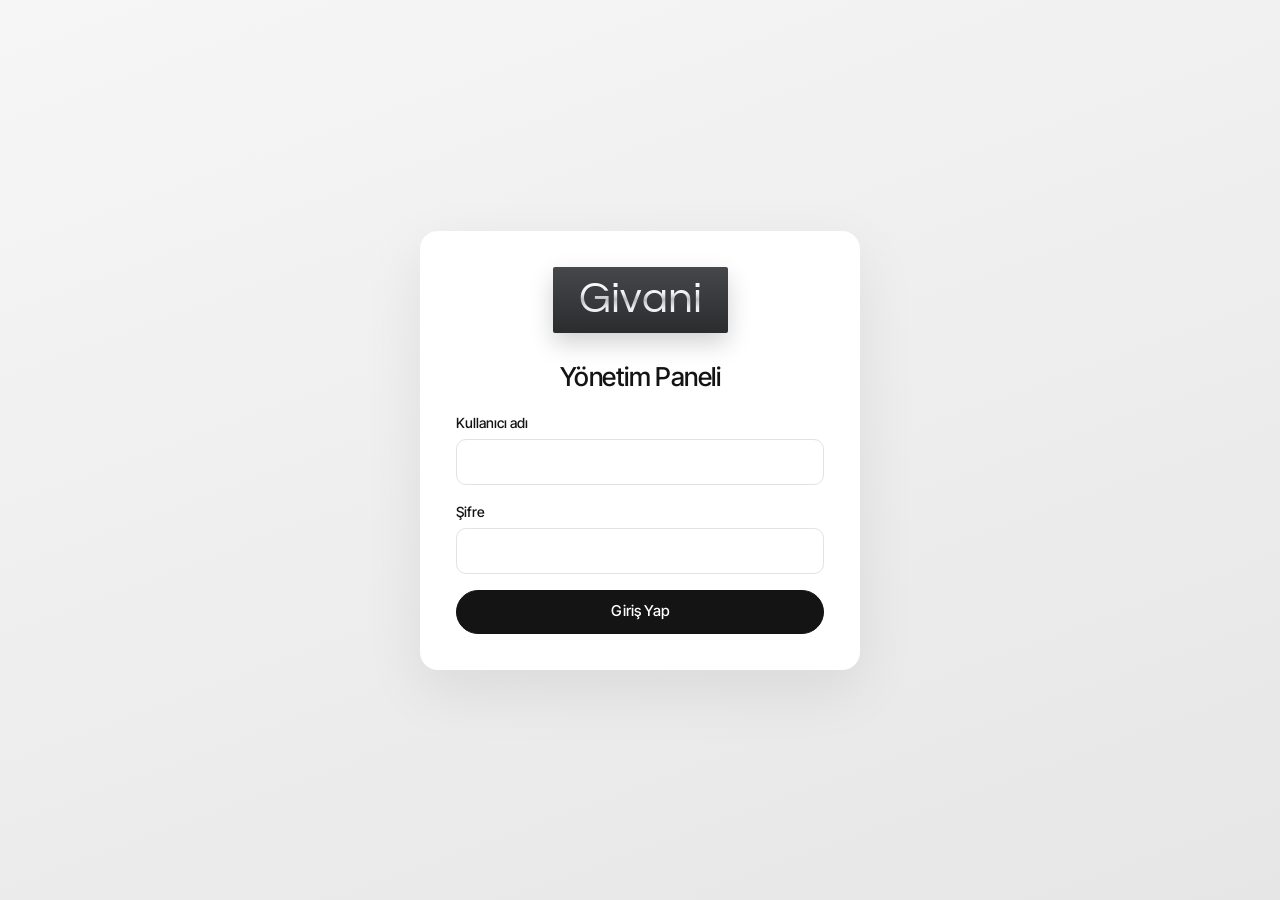
==== admin/index.html @ f879766e "Yönetim paneli, istatistikler, randevu/mesaj yönetimi, dans eden gelin, Bize Ulaşın, harita, yorumla" ====
<!DOCTYPE html>
<html lang="tr">
<head>
  <meta charset="UTF-8">
  <meta name="viewport" content="width=device-width, initial-scale=1.0">
  <meta name="robots" content="noindex, nofollow">
  <title>Givani Bridal — Yönetim Paneli</title>
  <link rel="icon" href="/assets/favicon.svg" type="image/svg+xml">
  <link rel="preconnect" href="https://fonts.googleapis.com">
  <link rel="preconnect" href="https://fonts.gstatic.com" crossorigin>
  <link href="https://fonts.googleapis.com/css2?family=Inter+Tight:wght@400;500;600&family=Questrial&display=swap" rel="stylesheet">
  <link rel="stylesheet" href="/admin/admin.css">
</head>
<body>

<svg width="0" height="0" style="position:absolute" aria-hidden="true">
  <defs>
    <linearGradient id="gown-fill" x1="0" y1="0" x2="1" y2="1">
      <stop offset="0" stop-color="#ffffff"/>
      <stop offset=".55" stop-color="#f8f8f8"/>
      <stop offset="1" stop-color="#dcdcdc"/>
    </linearGradient>
<symbol id="i-search" viewBox="0 0 24 24"><circle cx="11" cy="11" r="6.5"/><path d="M16 16l4.5 4.5"/></symbol>
<symbol id="i-user" viewBox="0 0 24 24"><circle cx="12" cy="8.5" r="3.8"/><path d="M4.5 20.5c1.2-3.8 4-5.6 7.5-5.6s6.3 1.8 7.5 5.6"/></symbol>
<symbol id="i-heart" viewBox="0 0 24 24"><path d="M12 20s-7.5-4.6-7.5-10.2A4.3 4.3 0 0 1 12 7.4a4.3 4.3 0 0 1 7.5 2.4C19.5 15.4 12 20 12 20z"/></symbol>
<symbol id="i-bag" viewBox="0 0 24 24"><path d="M5.5 8.5h13l-1 12h-11z"/><path d="M9 8.5V7a3 3 0 0 1 6 0v1.5"/></symbol>
<symbol id="i-menu" viewBox="0 0 24 24"><path d="M4 9h16M4 15h16"/></symbol>
<symbol id="i-globe" viewBox="0 0 24 24"><circle cx="12" cy="12" r="8.5"/><path d="M3.5 12h17M12 3.5c2.4 2.4 3.6 5.2 3.6 8.5s-1.2 6.1-3.6 8.5M12 3.5C9.6 5.9 8.4 8.7 8.4 12s1.2 6.1 3.6 8.5"/></symbol>
<symbol id="i-chev" viewBox="0 0 24 24"><path d="M9 5l7 7-7 7"/></symbol>
<symbol id="i-close" viewBox="0 0 24 24"><path d="M6 6l12 12M18 6L6 18"/></symbol>
<symbol id="i-instagram" viewBox="0 0 24 24"><rect x="4" y="4" width="16" height="16" rx="4.5"/><circle cx="12" cy="12" r="3.6"/><circle cx="16.8" cy="7.2" r=".6"/></symbol>
<symbol id="i-whatsapp" viewBox="0 0 24 24"><path d="M4.5 19.5l1.2-3.6A8 8 0 1 1 8.4 18.6z"/><path d="M9.2 8.6c.2-.5.6-.5.9-.5s.5.6.8 1.3c.2.5-.5.9-.4 1.2.5 1 1.3 1.8 2.3 2.3.3.1.7-.6 1.2-.4.7.3 1.3.6 1.3.8s0 .7-.5.9c-.6.4-1.5.6-2.6.1A7 7 0 0 1 9.1 11c-.4-1-.2-1.8.1-2.4z"/></symbol>
<symbol id="g-aline" viewBox="0 0 200 300">
      <path class="g" d="M90 34C91 46 90 56 86 66L82 112C68 170 54 226 36 280Q100 294 164 280C146 226 132 170 118 112L114 66C110 56 109 46 110 34Q100 42 90 34Z"/>
      <path class="f" d="M100 118C99 174 97 230 94 286M90 116C83 172 74 228 64 282M110 116C117 172 126 228 136 282"/>
    </symbol>
<symbol id="g-mermaid" viewBox="0 0 200 300">
      <path class="g" d="M76 62Q84 56 90 62Q95 70 100 70Q105 70 110 62Q116 56 124 62L118 112C122 146 120 176 110 204C126 224 144 252 160 282Q100 296 40 282C56 252 74 224 90 204C80 176 78 146 82 112Z"/>
      <path class="f" d="M90 204Q100 210 110 204M72 240Q82 258 78 284M128 240Q118 258 122 284M100 212V288"/>
    </symbol>
<symbol id="g-ball" viewBox="0 0 200 300">
      <path class="g" d="M72 58Q86 68 100 60Q114 68 128 58L118 112C152 150 176 210 186 282Q100 298 14 282C24 210 48 150 82 112Z"/>
      <path class="f" d="M100 118V290M76 122C62 172 52 230 48 286M124 122C138 172 148 230 152 286M40 182Q70 198 100 188Q130 198 160 182"/>
    </symbol>
<symbol id="g-sheath" viewBox="0 0 200 300">
      <path class="g" d="M92 30Q100 44 108 30L114 66L118 112C122 172 124 228 126 282Q100 288 74 282C76 228 78 172 82 112L86 66Z"/>
      <path class="f" d="M112 186L116 282M100 118V200"/>
    </symbol>
<symbol id="g-sleeve" viewBox="0 0 200 300">
      <path class="g" d="M90 36Q100 42 110 36C122 38 128 44 130 52L138 112L132 116L122 70L118 112C134 168 148 228 160 282Q100 294 40 282C52 228 66 168 82 112L78 70L68 116L62 112L70 52C72 44 78 38 90 36Z"/>
      <path class="f" d="M100 118V286M88 118C82 172 74 228 66 282M112 118C118 172 126 228 134 282"/>
    </symbol>
<symbol id="g-off" viewBox="0 0 200 300">
      <path class="g" d="M62 62Q82 54 100 68Q118 54 138 62L136 72Q126 70 116 72L118 112C138 160 154 220 170 282Q100 296 30 282C46 220 62 160 82 112L84 72Q74 70 64 72Z"/>
      <path class="f" d="M100 116C98 174 98 230 100 288M86 116Q72 186 58 284M114 116Q128 186 142 284"/>
    </symbol>
    <symbol id="a-home" viewBox="0 0 24 24"><path d="M4 11l8-7 8 7v9H4z"/><path d="M10 20v-6h4v6"/></symbol>
    <symbol id="a-cal" viewBox="0 0 24 24"><rect x="4" y="5" width="16" height="15" rx="2"/><path d="M4 10h16M9 3v4M15 3v4"/></symbol>
    <symbol id="a-mail" viewBox="0 0 24 24"><rect x="3.5" y="5.5" width="17" height="13" rx="2"/><path d="M4 7l8 6 8-6"/></symbol>
    <symbol id="a-dress" viewBox="0 0 24 24"><path d="M9 3l.5 4.5L8 10l-4 11h16l-4-11-1.5-2.5L15 3"/><path d="M9 3c1.2 1.6 4.8 1.6 6 0M8 10h8"/></symbol>
    <symbol id="a-image" viewBox="0 0 24 24"><rect x="3.5" y="4.5" width="17" height="15" rx="2"/><circle cx="9" cy="10" r="1.8"/><path d="M4 18l5-5 4 4 3-3 4 4"/></symbol>
    <symbol id="a-star" viewBox="0 0 24 24"><path d="M12 3.5l2.6 5.4 5.9.8-4.3 4.1 1 5.8L12 16.9l-5.2 2.7 1-5.8-4.3-4.1 5.9-.8z"/></symbol>
    <symbol id="a-gear" viewBox="0 0 24 24"><circle cx="12" cy="12" r="3"/><path d="M19.4 15a1.7 1.7 0 0 0 .3 1.8l.1.1a2 2 0 1 1-2.8 2.8l-.1-.1a1.7 1.7 0 0 0-1.8-.3 1.7 1.7 0 0 0-1 1.5V21a2 2 0 1 1-4 0v-.1a1.7 1.7 0 0 0-1.1-1.5 1.7 1.7 0 0 0-1.8.3l-.1.1a2 2 0 1 1-2.8-2.8l.1-.1a1.7 1.7 0 0 0 .3-1.8 1.7 1.7 0 0 0-1.5-1H3a2 2 0 1 1 0-4h.1a1.7 1.7 0 0 0 1.5-1.1 1.7 1.7 0 0 0-.3-1.8l-.1-.1a2 2 0 1 1 2.8-2.8l.1.1a1.7 1.7 0 0 0 1.8.3H9a1.7 1.7 0 0 0 1-1.5V3a2 2 0 1 1 4 0v.1a1.7 1.7 0 0 0 1 1.5 1.7 1.7 0 0 0 1.8-.3l.1-.1a2 2 0 1 1 2.8 2.8l-.1.1a1.7 1.7 0 0 0-.3 1.8V9a1.7 1.7 0 0 0 1.5 1H21a2 2 0 1 1 0 4h-.1a1.7 1.7 0 0 0-1.5 1z"/></symbol>
    <symbol id="a-lock" viewBox="0 0 24 24"><rect x="5" y="11" width="14" height="10" rx="2"/><path d="M8 11V8a4 4 0 0 1 8 0v3"/></symbol>
    <symbol id="a-out" viewBox="0 0 24 24"><path d="M15 4h3a2 2 0 0 1 2 2v12a2 2 0 0 1-2 2h-3M10 17l5-5-5-5M15 12H4"/></symbol>
    <symbol id="a-ext" viewBox="0 0 24 24"><path d="M14 4h6v6M20 4l-9 9M18 14v5a1 1 0 0 1-1 1H5a1 1 0 0 1-1-1V7a1 1 0 0 1 1-1h5"/></symbol>
    <symbol id="a-up" viewBox="0 0 24 24"><path d="M12 19V5M6 11l6-6 6 6"/></symbol>
    <symbol id="a-down" viewBox="0 0 24 24"><path d="M12 5v14M6 13l6 6 6-6"/></symbol>
    <symbol id="a-left" viewBox="0 0 24 24"><path d="M19 12H5M11 6l-6 6 6 6"/></symbol>
    <symbol id="a-right" viewBox="0 0 24 24"><path d="M5 12h14M13 6l6 6-6 6"/></symbol>
    <symbol id="a-trash" viewBox="0 0 24 24"><path d="M4 7h16M10 11v6M14 11v6M6 7l1 13h10l1-13M9 7V4h6v3"/></symbol>
    <symbol id="a-edit" viewBox="0 0 24 24"><path d="M4 20h4l11-11-4-4L4 16z"/><path d="M13.5 6.5l4 4"/></symbol>
    <symbol id="a-plus" viewBox="0 0 24 24"><path d="M12 5v14M5 12h14"/></symbol>
    <symbol id="a-phone" viewBox="0 0 24 24"><path d="M6.5 3.5h3l1.5 4.5-2 1.5a11 11 0 0 0 5.5 5.5l1.5-2 4.5 1.5v3a2 2 0 0 1-2 2A16 16 0 0 1 4.5 5.5a2 2 0 0 1 2-2z"/></symbol>
    <symbol id="a-refresh" viewBox="0 0 24 24"><path d="M20 11a8 8 0 0 0-14.9-3.9L4 9M4 13a8 8 0 0 0 14.9 3.9L20 15"/><path d="M4 4v5h5M20 20v-5h-5"/></symbol>
    <symbol id="a-eye" viewBox="0 0 24 24"><path d="M2.5 12S6 5.5 12 5.5 21.5 12 21.5 12 18 18.5 12 18.5 2.5 12 2.5 12z"/><circle cx="12" cy="12" r="3"/></symbol>
    <symbol id="a-eyeoff" viewBox="0 0 24 24"><path d="M3 3l18 18M10.6 6a10 10 0 0 1 1.4-.1C18 5.9 21.5 12 21.5 12a17 17 0 0 1-3 3.6M6.6 6.6A17 17 0 0 0 2.5 12S6 18.5 12 18.5a9.6 9.6 0 0 0 4.4-1.1"/><path d="M9.9 9.9a3 3 0 0 0 4.2 4.2"/></symbol>
  </defs>
</svg>

<!-- Veritabanı bağlı değil -->
<section class="screen" id="scrDb" hidden>
  <div class="card card--narrow">
    <div class="sign"><span>Givani</span></div>
    <h1>Veritabanı bağlı değil</h1>
    <p>Yönetim panelinin çalışması için Vercel projenize ücretsiz Upstash Redis veritabanının bağlanması gerekiyor.</p>
    <ol class="steps">
      <li>Vercel'de <b>givanibridal1</b> projesini açın → <b>Storage</b> sekmesi.</li>
      <li><b>Create Database</b> → <b>Upstash for Redis</b> → ücretsiz plan → bölge olarak <b>Frankfurt (eu-central-1)</b>.</li>
      <li><b>Connect Project</b> ile givanibridal1 projesine bağlayın.</li>
      <li><b>Deployments</b> sekmesinden son yayını <b>Redeploy</b> edin.</li>
    </ol>
    <button class="btn" onclick="location.reload()">Tekrar dene</button>
  </div>
</section>

<!-- Giriş -->
<section class="screen" id="scrLogin" hidden>
  <form class="card card--narrow" id="loginForm">
    <div class="sign"><span>Givani</span></div>
    <h1>Yönetim Paneli</h1>
    <label class="field"><span>Kullanıcı adı</span><input name="user" autocomplete="username" required></label>
    <label class="field"><span>Şifre</span><input name="pw" type="password" autocomplete="current-password" required></label>
    <button class="btn btn--block" type="submit">Giriş Yap</button>
    <p class="err" id="loginErr" role="alert" hidden></p>
  </form>
</section>

<!-- İlk girişte şifre değişimi -->
<section class="screen" id="scrChange" hidden>
  <form class="card card--narrow pwForm">
    <div class="sign"><span>Givani</span></div>
    <h1>Yeni şifre belirleyin</h1>
    <p>Güvenliğiniz için ilk girişte geçici şifrenin değiştirilmesi gerekiyor.</p>
    <label class="field"><span>Geçici şifre</span><input name="current" type="password" autocomplete="current-password" required></label>
    <label class="field"><span>Kullanıcı adı</span><input name="user" autocomplete="username" required minlength="3"></label>
    <label class="field"><span>Yeni şifre <small>(en az 8 karakter)</small></span><input name="pw" type="password" autocomplete="new-password" required minlength="8"></label>
    <label class="field"><span>Yeni şifre (tekrar)</span><input name="pw2" type="password" autocomplete="new-password" required minlength="8"></label>
    <button class="btn btn--block" type="submit">Kaydet ve Devam Et</button>
    <p class="err" role="alert" hidden></p>
  </form>
</section>

<!-- Uygulama -->
<div class="app" id="app" hidden>
  <aside class="side">
    <div class="side__brand"><span class="sign sign--sm"><span>Givani</span></span><small>Yönetim</small></div>
    <nav class="side__nav" id="nav">
      <button data-page="dash" class="is-active"><svg><use href="#a-home"/></svg>Genel Bakış</button>
      <button data-page="bookings"><svg><use href="#a-cal"/></svg>Randevular<span class="pill" id="bBook" hidden></span></button>
      <button data-page="messages"><svg><use href="#a-mail"/></svg>Mesajlar<span class="pill" id="bMsg" hidden></span></button>
      <button data-page="products"><svg><use href="#a-dress"/></svg>Modeller</button>
      <button data-page="show"><svg><use href="#a-image"/></svg>Defile Galerisi</button>
      <button data-page="reviews"><svg><use href="#a-star"/></svg>Yorumlar</button>
      <button data-page="settings"><svg><use href="#a-gear"/></svg>Site Ayarları</button>
      <button data-page="account"><svg><use href="#a-lock"/></svg>Hesap</button>
    </nav>
    <div class="side__foot">
      <a href="/" target="_blank" rel="noopener"><svg><use href="#a-ext"/></svg>Siteyi aç</a>
      <button id="logout"><svg><use href="#a-out"/></svg>Çıkış</button>
    </div>
  </aside>

  <main class="main">
    <!-- GENEL BAKIŞ -->
    <section class="page" data-page="dash">
      <header class="page__head">
        <h2>Genel Bakış</h2>
        <div class="seg" id="period">
          <button data-days="1">Bugün</button><button data-days="7" class="is-active">7 gün</button><button data-days="30">30 gün</button><button data-days="90">90 gün</button>
        </div>
        <button class="icon-btn" id="refresh" title="Yenile" aria-label="Yenile"><svg><use href="#a-refresh"/></svg></button>
      </header>
      <div class="kpis" id="kpis"></div>
      <div class="panel">
        <div class="panel__head"><h3>Ziyaretçi ve sayfa görüntüleme</h3><div class="legend"><span class="lg lg--uv">Ziyaretçi</span><span class="lg lg--pv">Görüntüleme</span></div></div>
        <div class="chart" id="chart"></div>
      </div>
      <div class="grid2">
        <div class="panel"><h3>Tıklanmalar</h3><div id="clicks"></div></div>
        <div class="panel"><h3>Etkileşimler</h3><div id="interactions"></div></div>
        <div class="panel"><h3>Bölüm görüntülemeleri</h3><div id="sections"></div></div>
        <div class="panel"><h3>Ziyaretçi kaynakları</h3><div id="refs"></div></div>
        <div class="panel"><h3>Cihazlar</h3><div id="devices"></div></div>
        <div class="panel"><h3>Diller</h3><div id="langs"></div></div>
      </div>
      <div class="panel"><h3>Popüler modeller</h3><div id="topProducts"></div></div>
      <div class="panel"><h3>En çok aranan kelimeler</h3><div id="searches"></div></div>
    </section>

    <!-- RANDEVULAR -->
    <section class="page" data-page="bookings" hidden>
      <header class="page__head">
        <h2>Randevular</h2>
        <div class="seg" id="bFilter">
          <button data-f="all" class="is-active">Tümü</button><button data-f="new">Yeni</button><button data-f="confirmed">Onaylandı</button><button data-f="done">Tamamlandı</button><button data-f="cancelled">İptal</button>
        </div>
        <div class="seg" id="bSort"><button data-s="created" class="is-active">Son gelen</button><button data-s="date">Randevu tarihi</button></div>
      </header>
      <div class="list" id="bookingList"></div>
    </section>

    <!-- MESAJLAR -->
    <section class="page" data-page="messages" hidden>
      <header class="page__head"><h2>Mesajlar</h2><p class="muted">Sitedeki "Bize Ulaşın" formundan gelenler</p></header>
      <div class="list" id="messageList"></div>
    </section>

    <!-- MODELLER -->
    <section class="page" data-page="products" hidden>
      <header class="page__head"><h2>Modeller</h2><button class="btn" id="addProduct"><svg><use href="#a-plus"/></svg>Yeni Model</button></header>
      <div class="cards" id="productList"></div>
    </section>

    <!-- DEFİLE -->
    <section class="page" data-page="show" hidden>
      <header class="page__head">
        <h2>Defile Galerisi</h2>
        <label class="inline">Yıl <input type="number" id="showYear" min="2000" max="2100"></label>
        <label class="btn"><svg><use href="#a-plus"/></svg>Fotoğraf Yükle<input type="file" id="showUpload" accept="image/*" multiple hidden></label>
      </header>
      <p class="muted">İlk fotoğraf ana sayfadaki Defile bölümünde kapak olarak görünür. Sırayı oklarla değiştirebilirsiniz.</p>
      <div class="progress" id="showProgress" hidden><span></span><em></em></div>
      <div class="thumbs" id="showList"></div>
    </section>

    <!-- YORUMLAR -->
    <section class="page" data-page="reviews" hidden>
      <header class="page__head"><h2>Yorumlar</h2><button class="btn" id="addReview"><svg><use href="#a-plus"/></svg>Yorum Ekle</button></header>
      <p class="muted">Google profilinizdeki yorumları buraya ekleyin; sitede "Yorumlar" bölümünde görünür. Yorum yoksa bölüm gizlenir.</p>
      <div class="list" id="reviewList"></div>
    </section>

    <!-- AYARLAR -->
    <section class="page" data-page="settings" hidden>
      <header class="page__head"><h2>Site Ayarları</h2></header>
      <form class="panel form" id="settingsForm">
        <h3>İletişim</h3>
        <div class="row2">
          <label class="field"><span>WhatsApp numarası <small>(ülke koduyla, ör. 905309518934)</small></span><input name="whatsapp" inputmode="numeric" required></label>
          <label class="field"><span>Telefon (sitede görünen)</span><input name="phone"></label>
          <label class="field"><span>E-posta</span><input name="email" type="email"></label>
          <label class="field"><span>Instagram kullanıcı adı</span><input name="instagram"></label>
        </div>
        <label class="field"><span>Adres <small>(her satır ayrı)</small></span><textarea name="address" rows="3"></textarea></label>
        <h3>Harita ve Google</h3>
        <label class="field"><span>Haritada aranacak konum</span><input name="mapsQuery"></label>
        <label class="field"><span>Google yorumlar bağlantısı</span><input name="googleReviewsUrl" type="url"></label>
        <h3>Randevu saatleri</h3>
        <div class="row4">
          <label class="field"><span>Pzt–Cmt açılış</span><input name="weekdayOpen" type="time" required></label>
          <label class="field"><span>Pzt–Cmt kapanış</span><input name="weekdayClose" type="time" required></label>
          <label class="field"><span>Pazar açılış</span><input name="sundayOpen" type="time" required></label>
          <label class="field"><span>Pazar kapanış</span><input name="sundayClose" type="time" required></label>
        </div>
        <div class="row2">
          <label class="check"><input type="checkbox" name="sundayClosed"> Pazar günleri randevu alınmasın</label>
          <label class="field"><span>Randevu aralığı</span>
            <select name="step"><option value="15">15 dakika</option><option value="30">30 dakika</option><option value="45">45 dakika</option><option value="60">1 saat</option><option value="90">1,5 saat</option><option value="120">2 saat</option></select>
          </label>
        </div>
        <div class="form__foot"><button class="btn" type="submit">Kaydet</button></div>
      </form>
    </section>

    <!-- HESAP -->
    <section class="page" data-page="account" hidden>
      <header class="page__head"><h2>Hesap</h2></header>
      <form class="panel form pwForm" style="max-width:560px">
        <h3>Kullanıcı adı ve şifre</h3>
        <label class="field"><span>Mevcut şifre</span><input name="current" type="password" autocomplete="current-password" required></label>
        <label class="field"><span>Kullanıcı adı</span><input name="user" autocomplete="username" required minlength="3"></label>
        <label class="field"><span>Yeni şifre <small>(en az 8 karakter)</small></span><input name="pw" type="password" autocomplete="new-password" required minlength="8"></label>
        <label class="field"><span>Yeni şifre (tekrar)</span><input name="pw2" type="password" autocomplete="new-password" required minlength="8"></label>
        <div class="form__foot"><button class="btn" type="submit">Şifreyi Değiştir</button></div>
        <p class="err" role="alert" hidden></p>
      </form>
      <div class="panel" style="max-width:560px">
        <h3>Oturum</h3>
        <div class="form__foot" style="justify-content:flex-start">
          <a class="btn btn--outline" href="/" target="_blank" rel="noopener"><svg><use href="#a-ext"/></svg>Siteyi aç</a>
          <button class="btn" id="logout2" type="button"><svg><use href="#a-out"/></svg>Çıkış yap</button>
        </div>
      </div>
    </section>
  </main>
</div>

<!-- Model düzenleme -->
<dialog class="dlg" id="productDlg">
  <form method="dialog" class="form" id="productForm">
    <header class="dlg__head"><h3 id="productDlgTitle">Model</h3><button class="icon-btn" value="cancel" formnovalidate aria-label="Kapat"><svg><use href="#i-close"/></svg></button></header>
    <div class="dlg__body">
      <div class="pimg">
        <div class="pimg__box" id="pimgBox"></div>
        <div class="pimg__actions">
          <label class="btn btn--outline">Fotoğraf seç<input type="file" id="pimgInput" accept="image/*" hidden></label>
          <button type="button" class="btn btn--ghost" id="pimgRemove">Fotoğrafı kaldır</button>
        </div>
      </div>
      <label class="field"><span>Model adı</span><input name="name" maxlength="80" placeholder="Boş bırakılırsa 'Model Adı' görünür"></label>
      <div class="row2">
        <label class="field"><span>Kategori</span>
          <select name="cat"><option value="prenses">Prenses</option><option value="balik">Balık</option><option value="akesim">A Kesim</option><option value="sade">Sade</option></select>
        </label>
        <label class="field"><span>Fiyat (₺) <small>boş = gösterme</small></span><input name="price" type="number" min="0" step="1"></label>
      </div>
      <fieldset class="field"><legend>Fotoğraf yokken gösterilecek çizim</legend><div class="gowns" id="gownPick"></div></fieldset>
      <label class="check"><input type="checkbox" name="visible" checked> Sitede göster</label>
    </div>
    <footer class="dlg__foot"><button class="btn btn--ghost" value="cancel" formnovalidate>Vazgeç</button><button class="btn" value="save" id="productSave">Kaydet</button></footer>
  </form>
</dialog>

<!-- Yorum düzenleme -->
<dialog class="dlg" id="reviewDlg">
  <form method="dialog" class="form" id="reviewForm">
    <header class="dlg__head"><h3>Yorum</h3><button class="icon-btn" value="cancel" formnovalidate aria-label="Kapat"><svg><use href="#i-close"/></svg></button></header>
    <div class="dlg__body">
      <div class="row2">
        <label class="field"><span>Ad</span><input name="name" required maxlength="80"></label>
        <label class="field"><span>Tarih <small>(ör. Ekim 2026)</small></span><input name="date" maxlength="40"></label>
      </div>
      <fieldset class="field"><legend>Puan</legend><div class="stars-in" id="starPick"></div></fieldset>
      <label class="field"><span>Yorum</span><textarea name="text" rows="6" required maxlength="1500"></textarea></label>
    </div>
    <footer class="dlg__foot"><button class="btn btn--ghost" value="cancel" formnovalidate>Vazgeç</button><button class="btn" value="save">Kaydet</button></footer>
  </form>
</dialog>

<div class="toast" id="toast" role="status" aria-live="polite"></div>

<script src="/admin/admin.js"></script>
</body>
</html>
---- admin/admin.css ----
/* Givani Bridal — Yönetim paneli (siyah / gri / beyaz) */
:root {
  --bg: #f4f4f4;
  --card: #fff;
  --ink: #141414;
  --text: #2e2e2e;
  --muted: #6f6f6f;
  --line: #e2e2e2;
  --soft: #f6f6f6;
  --panel: #2d2f31;
  --font: "Inter Tight", "Helvetica Neue", Arial, sans-serif;
  --ease: cubic-bezier(.22, .61, .36, 1);
}
*, *::before, *::after { box-sizing: border-box; margin: 0; padding: 0; min-width: 0; }
html, body { height: 100%; }
body { font: 16px/1.5 var(--font); color: var(--text); background: var(--bg); -webkit-font-smoothing: antialiased; }
button, input, select, textarea { font: inherit; color: inherit; }
button { background: none; border: 0; cursor: pointer; }
a { color: inherit; }
[hidden] { display: none !important; }
:focus-visible { outline: 2px solid var(--ink); outline-offset: 2px; }
svg { fill: none; stroke: currentColor; stroke-width: 1.6; stroke-linecap: round; stroke-linejoin: round; }

h1 { font-size: 26px; font-weight: 500; letter-spacing: -.02em; color: var(--ink); }
h2 { font-size: 28px; font-weight: 500; letter-spacing: -.02em; color: var(--ink); }
h3 { font-size: 17px; font-weight: 600; color: var(--ink); }
.muted { color: var(--muted); font-size: 15px; }

/* Logo */
.sign {
  display: inline-block;
  background: linear-gradient(180deg, #45474a, #2a2c2e);
  padding: 10px 26px 12px;
  border-radius: 2px;
  box-shadow: 0 10px 24px rgba(0,0,0,.18);
}
.sign span {
  font: 400 44px/1 "Questrial", "Century Gothic", sans-serif;
  background: linear-gradient(180deg, #fff 0%, #f1f2f3 38%, #b9bdc1 52%, #e9ebed 70%, #fff 100%);
  -webkit-background-clip: text; background-clip: text; color: transparent;
}
.sign--sm { padding: 6px 14px 8px; box-shadow: none; }
.sign--sm span { font-size: 26px; }

/* Ekranlar */
.screen { min-height: 100%; display: grid; place-items: center; padding: 24px; background: linear-gradient(160deg, #f6f6f6, #e6e6e6); }
.card { background: var(--card); border-radius: 18px; padding: 36px; box-shadow: 0 20px 60px rgba(0,0,0,.08); }
.card--narrow { width: min(440px, 100%); display: flex; flex-direction: column; gap: 16px; }
.card .sign { align-self: center; margin-bottom: 8px; }
.card h1 { text-align: center; }
.card p { color: var(--muted); }
.steps { padding-left: 20px; display: flex; flex-direction: column; gap: 8px; }
.err { color: var(--ink); font-weight: 500; background: var(--soft); border-left: 3px solid var(--ink); padding: 10px 14px; border-radius: 6px; font-size: 15px; }

/* Form */
.field { display: flex; flex-direction: column; gap: 6px; border: 0; }
.field > span, .field > legend { font-size: 14px; font-weight: 500; color: var(--ink); }
.field small { color: var(--muted); font-weight: 400; }
input:not([type=checkbox]):not([type=file]), select, textarea {
  width: 100%; min-height: 46px; padding: 10px 14px;
  border: 1px solid var(--line); border-radius: 10px; background: #fff; outline: none;
  transition: border-color .2s;
}
textarea { resize: vertical; }
input:focus, select:focus, textarea:focus { border-color: var(--ink); }
.check { display: flex; align-items: center; gap: 10px; font-size: 15px; min-height: 46px; cursor: pointer; }
.check input { width: 18px; height: 18px; accent-color: var(--ink); }
.form { display: flex; flex-direction: column; gap: 16px; }
.form h3 { margin-top: 8px; }
.form__foot { display: flex; justify-content: flex-end; gap: 10px; padding-top: 4px; }
.row2 { display: grid; grid-template-columns: repeat(2, minmax(0, 1fr)); gap: 14px; }
.row4 { display: grid; grid-template-columns: repeat(4, minmax(0, 1fr)); gap: 14px; }
.inline { display: inline-flex; align-items: center; gap: 8px; font-size: 15px; font-weight: 500; }
.inline input { width: 110px; }

/* Düğmeler */
.btn {
  display: inline-flex; align-items: center; justify-content: center; gap: 8px;
  min-height: 44px; padding: 0 20px;
  background: var(--ink); color: #fff; border: 1px solid var(--ink);
  border-radius: 999px; font-size: 15px; font-weight: 500; cursor: pointer; white-space: nowrap;
  transition: background .2s, color .2s;
}
.btn:hover { background: #333; }
.btn svg { width: 18px; height: 18px; }
.btn--block { width: 100%; }
.btn--outline { background: #fff; color: var(--ink); }
.btn--outline:hover { background: var(--soft); }
.btn--ghost { background: transparent; color: var(--ink); border-color: transparent; }
.btn--ghost:hover { background: var(--soft); }
.icon-btn { width: 40px; height: 40px; display: inline-grid; place-items: center; border-radius: 10px; color: var(--ink); }
.icon-btn:hover { background: var(--soft); }
.icon-btn svg { width: 19px; height: 19px; }
.icon-btn:disabled { opacity: .3; cursor: default; }
.seg { display: inline-flex; background: #fff; border: 1px solid var(--line); border-radius: 999px; padding: 3px; flex-wrap: wrap; }
.seg button { min-height: 36px; padding: 0 14px; border-radius: 999px; font-size: 14px; color: var(--muted); }
.seg button.is-active { background: var(--ink); color: #fff; }

/* Uygulama düzeni */
.app { display: grid; grid-template-columns: 250px 1fr; min-height: 100%; }
.side {
  position: sticky; top: 0; height: 100vh;
  display: flex; flex-direction: column; gap: 18px;
  background: #fff; border-right: 1px solid var(--line); padding: 22px 14px;
}
.side__brand { display: flex; align-items: center; gap: 10px; padding: 0 8px 8px; }
.side__brand small { font-size: 13px; color: var(--muted); letter-spacing: .08em; }
.side__nav { display: flex; flex-direction: column; gap: 2px; flex: 1; overflow-y: auto; }
.side__nav button, .side__foot a, .side__foot button {
  display: flex; align-items: center; gap: 12px; width: 100%;
  min-height: 44px; padding: 0 12px; border-radius: 10px;
  font-size: 15px; font-weight: 500; color: #444; text-decoration: none; text-align: left;
}
.side__nav button svg, .side__foot svg { width: 20px; height: 20px; flex: none; }
.side__nav button:hover, .side__foot a:hover, .side__foot button:hover { background: var(--soft); color: var(--ink); }
.side__nav button.is-active { background: var(--ink); color: #fff; }
.pill { margin-left: auto; min-width: 22px; height: 22px; padding: 0 7px; border-radius: 11px; background: var(--ink); color: #fff; font-size: 12px; font-weight: 600; display: grid; place-items: center; }
.side__nav button.is-active .pill { background: #fff; color: var(--ink); }
.side__foot { border-top: 1px solid var(--line); padding-top: 12px; display: flex; flex-direction: column; gap: 2px; }

.main { padding: 28px clamp(16px, 3vw, 40px) 60px; display: flex; flex-direction: column; }
.page { display: flex; flex-direction: column; gap: 18px; }
.page__head { display: flex; align-items: center; flex-wrap: wrap; gap: 12px 16px; }
.page__head h2 { margin-right: auto; }

/* Paneller */
.panel { background: var(--card); border: 1px solid var(--line); border-radius: 16px; padding: 22px; display: flex; flex-direction: column; gap: 14px; }
.panel__head { display: flex; align-items: center; justify-content: space-between; flex-wrap: wrap; gap: 10px; }
.grid2 { display: grid; grid-template-columns: repeat(2, minmax(0, 1fr)); gap: 18px; }

/* KPI */
.kpis { display: grid; grid-template-columns: repeat(auto-fit, minmax(140px, 1fr)); gap: 12px; }
.kpi { background: var(--card); border: 1px solid var(--line); border-radius: 14px; padding: 16px 18px; display: flex; flex-direction: column; gap: 4px; }
.kpi span { font-size: 14px; color: var(--muted); }
.kpi strong { font-size: 30px; font-weight: 600; letter-spacing: -.02em; color: var(--ink); font-variant-numeric: tabular-nums; }
.kpi em { font-style: normal; font-size: 13px; color: var(--muted); }
.kpi--dark { background: var(--panel); border-color: var(--panel); }
.kpi--dark span, .kpi--dark em { color: #c9cbcd; }
.kpi--dark strong { color: #fff; }
.live-dot { display: inline-block; width: 8px; height: 8px; border-radius: 50%; background: #fff; margin-right: 6px; animation: pulse 1.6s infinite; }
@keyframes pulse { 50% { opacity: .3; } }

/* Grafik */
.chart { position: relative; height: 280px; }
.chart svg { position: absolute; inset: 0; width: 100%; height: 100%; stroke: none; }
.chart text { font: 12px var(--font); fill: var(--muted); }
.legend { display: flex; gap: 16px; font-size: 13px; color: var(--muted); }
.lg::before { content: ""; display: inline-block; width: 12px; height: 12px; border-radius: 3px; margin-right: 6px; vertical-align: -1px; }
.lg--uv::before { background: #2d2f31; }
.lg--pv::before { background: #bdbdbd; }
.tip { position: absolute; pointer-events: none; background: var(--ink); color: #fff; font-size: 13px; padding: 8px 10px; border-radius: 8px; white-space: nowrap; transform: translate(-50%, -110%); }

/* Yatay çubuklar */
.bars { display: flex; flex-direction: column; gap: 10px; }
.bar { display: grid; grid-template-columns: minmax(0, 1fr) auto; gap: 4px 12px; font-size: 14px; }
.bar__track { grid-column: 1 / -1; height: 8px; background: var(--soft); border-radius: 4px; overflow: hidden; }
.bar__fill { height: 100%; background: var(--ink); border-radius: 4px; }
.bar b { font-weight: 600; color: var(--ink); font-variant-numeric: tabular-nums; }
.empty { color: var(--muted); font-size: 15px; padding: 8px 0; }

/* Tablo */
.tbl { width: 100%; border-collapse: collapse; font-size: 14px; }
.tbl th, .tbl td { text-align: left; padding: 10px 8px; border-bottom: 1px solid var(--line); vertical-align: middle; }
.tbl th { font-weight: 500; color: var(--muted); font-size: 13px; }
.tbl .num { text-align: right; font-variant-numeric: tabular-nums; }
.scroll { overflow-x: auto; }

/* Liste kartları (randevu, mesaj, yorum) */
.list { display: flex; flex-direction: column; gap: 10px; }
.item {
  background: var(--card); border: 1px solid var(--line); border-radius: 14px;
  padding: 16px 18px; display: grid; grid-template-columns: minmax(0, 1fr) auto; gap: 10px 18px; align-items: center;
}
.item.is-new { border-color: var(--ink); box-shadow: inset 3px 0 0 var(--ink); }
.item__main { display: flex; flex-direction: column; gap: 4px; }
.item__title { display: flex; align-items: center; flex-wrap: wrap; gap: 8px; font-weight: 600; color: var(--ink); font-size: 16px; }
.item__meta { display: flex; flex-wrap: wrap; gap: 4px 14px; font-size: 14px; color: var(--muted); }
.item__meta a { color: var(--ink); text-decoration: none; }
.item__text { font-size: 15px; color: var(--text); white-space: pre-wrap; }
.item__actions { display: flex; align-items: center; gap: 4px; flex-wrap: wrap; justify-content: flex-end; }
.item__actions select { min-height: 38px; width: auto; padding: 6px 10px; font-size: 14px; }
.tag { font-size: 12px; font-weight: 600; padding: 3px 9px; border-radius: 999px; background: var(--soft); color: var(--ink); border: 1px solid var(--line); }
.tag--dark { background: var(--ink); color: #fff; border-color: var(--ink); }
.when { font-size: 15px; font-weight: 600; color: var(--ink); }
.wa { color: var(--ink); }

/* Ürün kartları */
.cards { display: grid; grid-template-columns: repeat(auto-fill, minmax(200px, 1fr)); gap: 14px; }
.pcard { background: var(--card); border: 1px solid var(--line); border-radius: 14px; overflow: hidden; display: flex; flex-direction: column; }
.pcard.is-hidden { opacity: .55; }
.pcard__img { aspect-ratio: 3 / 4; background: linear-gradient(180deg, #f1f1f1 78%, #e7e7e7 78%); display: grid; place-items: end center; position: relative; }
.pcard__img img { position: absolute; inset: 0; width: 100%; height: 100%; object-fit: cover; }
.pcard__img svg { width: 70%; height: 84%; margin-bottom: 8%; stroke: none; }
.pcard__body { padding: 12px 14px; display: flex; flex-direction: column; gap: 2px; }
.pcard__body strong { font-weight: 600; color: var(--ink); }
.pcard__body span { font-size: 14px; color: var(--muted); }
.pcard__actions { display: flex; justify-content: space-between; padding: 6px 8px 10px; border-top: 1px solid var(--line); }
symbol .g { fill: url(#gown-fill); stroke: rgba(0,0,0,.12); stroke-width: .6; }
symbol .f { fill: none; stroke: rgba(0,0,0,.08); stroke-width: .8; }

/* Galeri küçük resimleri */
.thumbs { display: grid; grid-template-columns: repeat(auto-fill, minmax(170px, 1fr)); gap: 12px; }
.thumb { background: var(--card); border: 1px solid var(--line); border-radius: 12px; overflow: hidden; }
.thumb img { display: block; width: 100%; aspect-ratio: 4 / 5; object-fit: cover; background: var(--soft); }
.thumb__bar { display: flex; align-items: center; justify-content: space-between; padding: 4px; }
.thumb__bar span { font-size: 13px; color: var(--muted); padding: 0 6px; }
.thumb:first-child { border-color: var(--ink); }
.progress { position: relative; height: 34px; background: #fff; border: 1px solid var(--line); border-radius: 999px; overflow: hidden; }
.progress span { position: absolute; inset: 0 auto 0 0; background: #2d2f31; transition: width .3s; }
.progress em { position: relative; font-style: normal; font-size: 14px; line-height: 32px; padding-left: 16px; color: #fff; mix-blend-mode: difference; }

/* Yıldızlar */
.stars { color: var(--ink); letter-spacing: 2px; font-size: 15px; }
.stars-in { display: flex; gap: 4px; }
.stars-in button { width: 40px; height: 40px; display: grid; place-items: center; }
.stars-in svg { width: 28px; height: 28px; }
.stars-in button.on svg { fill: var(--ink); }

/* Diyalog */
.dlg { margin: auto; border: 0; border-radius: 18px; width: min(620px, calc(100% - 24px)); max-height: calc(100vh - 32px); padding: 0; box-shadow: 0 30px 80px rgba(0,0,0,.25); }
.dlg::backdrop { background: rgba(0,0,0,.35); }
.dlg form { gap: 0; }
.dlg__head { display: flex; align-items: center; justify-content: space-between; padding: 14px 14px 14px 24px; border-bottom: 1px solid var(--line); }
.dlg__body { padding: 20px 24px; display: flex; flex-direction: column; gap: 16px; overflow-y: auto; max-height: calc(100vh - 200px); }
.dlg__foot { display: flex; justify-content: flex-end; gap: 8px; padding: 14px 24px; border-top: 1px solid var(--line); }
.pimg { display: flex; gap: 16px; align-items: flex-end; }
.pimg__box { width: 140px; aspect-ratio: 3 / 4; border-radius: 10px; overflow: hidden; background: linear-gradient(180deg, #f1f1f1 78%, #e7e7e7 78%); display: grid; place-items: end center; position: relative; flex: none; }
.pimg__box img { position: absolute; inset: 0; width: 100%; height: 100%; object-fit: cover; }
.pimg__box svg { width: 70%; height: 84%; margin-bottom: 8%; stroke: none; }
.pimg__actions { display: flex; flex-direction: column; gap: 8px; }
.gowns { display: flex; flex-wrap: wrap; gap: 8px; }
.gowns button { width: 64px; height: 84px; border: 1px solid var(--line); border-radius: 10px; background: #f3f3f3; display: grid; place-items: end center; }
.gowns button svg { width: 80%; height: 90%; stroke: none; }
.gowns button.on { border-color: var(--ink); box-shadow: 0 0 0 1px var(--ink); }

/* Bildirim */
.toast { position: fixed; left: 50%; bottom: 24px; transform: translate(-50%, 20px); background: var(--ink); color: #fff; padding: 12px 20px; border-radius: 999px; font-size: 15px; opacity: 0; pointer-events: none; transition: .3s var(--ease); z-index: 100; }
.toast.on { opacity: 1; transform: translate(-50%, 0); }

/* Mobil */
@media (max-width: 900px) {
  .app { grid-template-columns: 1fr; }
  .side { position: sticky; top: 0; z-index: 10; height: auto; flex-direction: column; gap: 8px; padding: 10px 12px; border-right: 0; border-bottom: 1px solid var(--line); }
  .side__brand { padding: 0; justify-content: space-between; }
  .side__nav { flex-direction: row; overflow-x: auto; gap: 4px; padding-bottom: 2px; }
  .side__nav button { width: auto; white-space: nowrap; flex: none; padding: 0 12px; }
  .side__foot { display: none; }
  .grid2, .row2 { grid-template-columns: 1fr; }
  .row4 { grid-template-columns: 1fr 1fr; }
  .item { grid-template-columns: 1fr; }
  .item__actions { justify-content: flex-start; }
  .chart { height: 220px; }
  h2 { font-size: 24px; }
  .card { padding: 26px 20px; }
}
.mobile-logout { display: none; }
@media (max-width: 900px) { .mobile-logout { display: inline-grid; } }
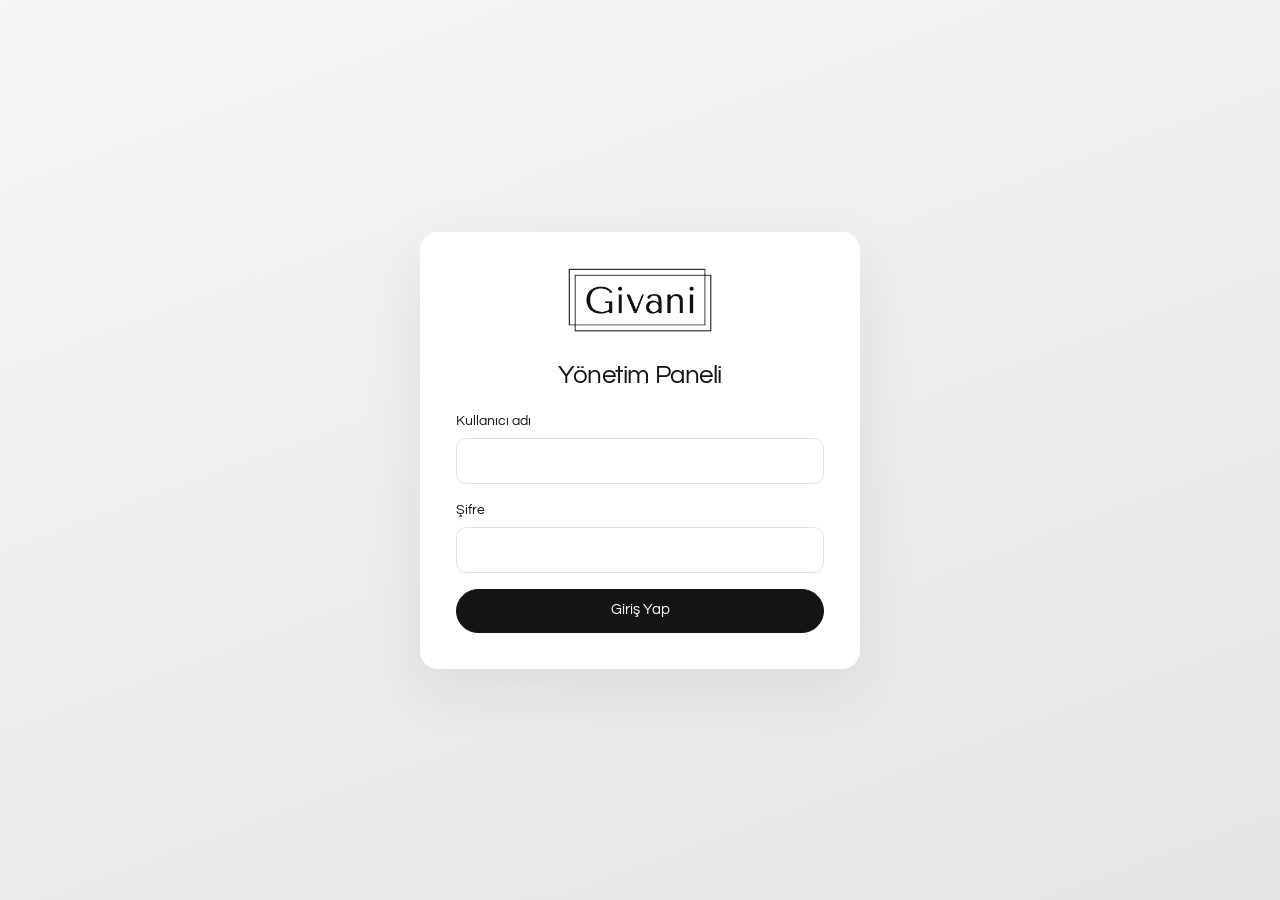
==== commit 7a3a82d0: "Yönetim paneli: yeni Givani logosu Co-Authored-By: Claude Opus 5.5 <noreply@anthropic.com> Claude-Se" ====
--- a/admin/index.html
+++ b/admin/index.html
@@ -81,7 +81,7 @@
 <!-- Veritabanı bağlı değil -->
 <section class="screen" id="scrDb" hidden>
   <div class="card card--narrow">
-    <div class="sign"><span>Givani</span></div>
+    <img class="brand-logo" src="/assets/brand/givani-black.png" alt="Givani" width="499" height="221">
     <h1>Veritabanı bağlı değil</h1>
     <p>Yönetim panelinin çalışması için Vercel projenize ücretsiz Upstash Redis veritabanının bağlanması gerekiyor.</p>
     <ol class="steps">
@@ -97,7 +97,7 @@
 <!-- Giriş -->
 <section class="screen" id="scrLogin" hidden>
   <form class="card card--narrow" id="loginForm">
-    <div class="sign"><span>Givani</span></div>
+    <img class="brand-logo" src="/assets/brand/givani-black.png" alt="Givani" width="499" height="221">
     <h1>Yönetim Paneli</h1>
     <label class="field"><span>Kullanıcı adı</span><input name="user" autocomplete="username" required></label>
     <label class="field"><span>Şifre</span><input name="pw" type="password" autocomplete="current-password" required></label>
@@ -109,7 +109,7 @@
 <!-- İlk girişte şifre değişimi -->
 <section class="screen" id="scrChange" hidden>
   <form class="card card--narrow pwForm">
-    <div class="sign"><span>Givani</span></div>
+    <img class="brand-logo" src="/assets/brand/givani-black.png" alt="Givani" width="499" height="221">
     <h1>Yeni şifre belirleyin</h1>
     <p>Güvenliğiniz için ilk girişte geçici şifrenin değiştirilmesi gerekiyor.</p>
     <label class="field"><span>Geçici şifre</span><input name="current" type="password" autocomplete="current-password" required></label>
@@ -124,7 +124,7 @@
 <!-- Uygulama -->
 <div class="app" id="app" hidden>
   <aside class="side">
-    <div class="side__brand"><span class="sign sign--sm"><span>Givani</span></span><small>Yönetim</small></div>
+    <div class="side__brand"><img class="brand-logo brand-logo--sm" src="/assets/brand/givani-black.png" alt="Givani" width="499" height="221"><small>Yönetim</small></div>
     <nav class="side__nav" id="nav">
       <button data-page="dash" class="is-active"><svg><use href="#a-home"/></svg>Genel Bakış</button>
       <button data-page="bookings"><svg><use href="#a-cal"/></svg>Randevular<span class="pill" id="bBook" hidden></span></button>
@@ -221,6 +221,7 @@
           <label class="field"><span>Telefon (sitede görünen)</span><input name="phone"></label>
           <label class="field"><span>E-posta</span><input name="email" type="email"></label>
           <label class="field"><span>Instagram kullanıcı adı</span><input name="instagram"></label>
+          <label class="field"><span>Pinterest kullanıcı adı</span><input name="pinterest"></label>
         </div>
         <label class="field"><span>Adres <small>(her satır ayrı)</small></span><textarea name="address" rows="3"></textarea></label>
         <h3>Harita ve Google</h3>
--- a/admin/admin.css
+++ b/admin/admin.css
@@ -8,7 +8,7 @@
   --line: #e2e2e2;
   --soft: #f6f6f6;
   --panel: #2d2f31;
-  --font: "Inter Tight", "Helvetica Neue", Arial, sans-serif;
+  --font: "Questrial", "Inter Tight", "Century Gothic", Arial, sans-serif;
   --ease: cubic-bezier(.22, .61, .36, 1);
 }
 *, *::before, *::after { box-sizing: border-box; margin: 0; padding: 0; min-width: 0; }
@@ -255,3 +255,9 @@
 }
 .mobile-logout { display: none; }
 @media (max-width: 900px) { .mobile-logout { display: inline-grid; } }
+
+/* Logo: ana sayfadaki üst menü logosuyla aynı */
+.brand-logo { display: block; height: 64px; width: auto; }
+.card .brand-logo { align-self: center; margin-bottom: 8px; }
+.brand-logo--sm { height: 46px; }
+@media (max-width: 900px) { .brand-logo--sm { height: 38px; } }
